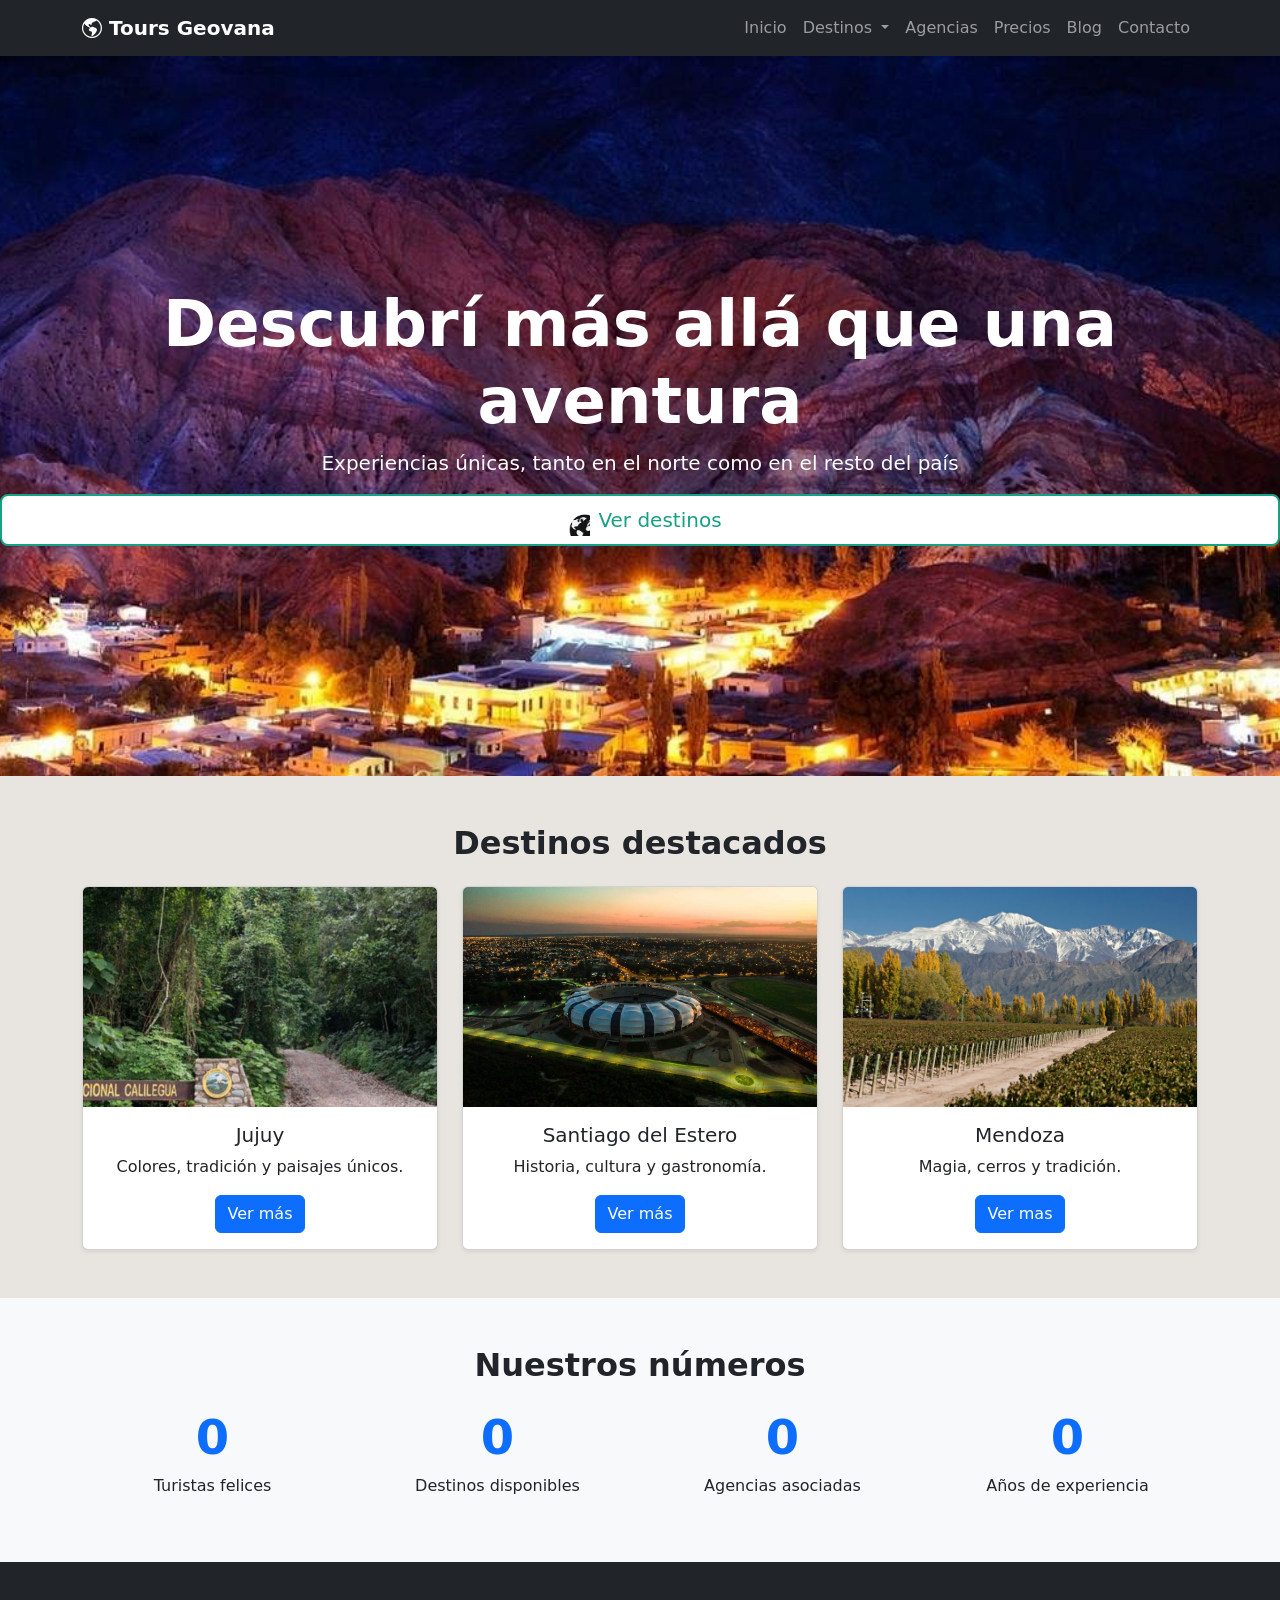
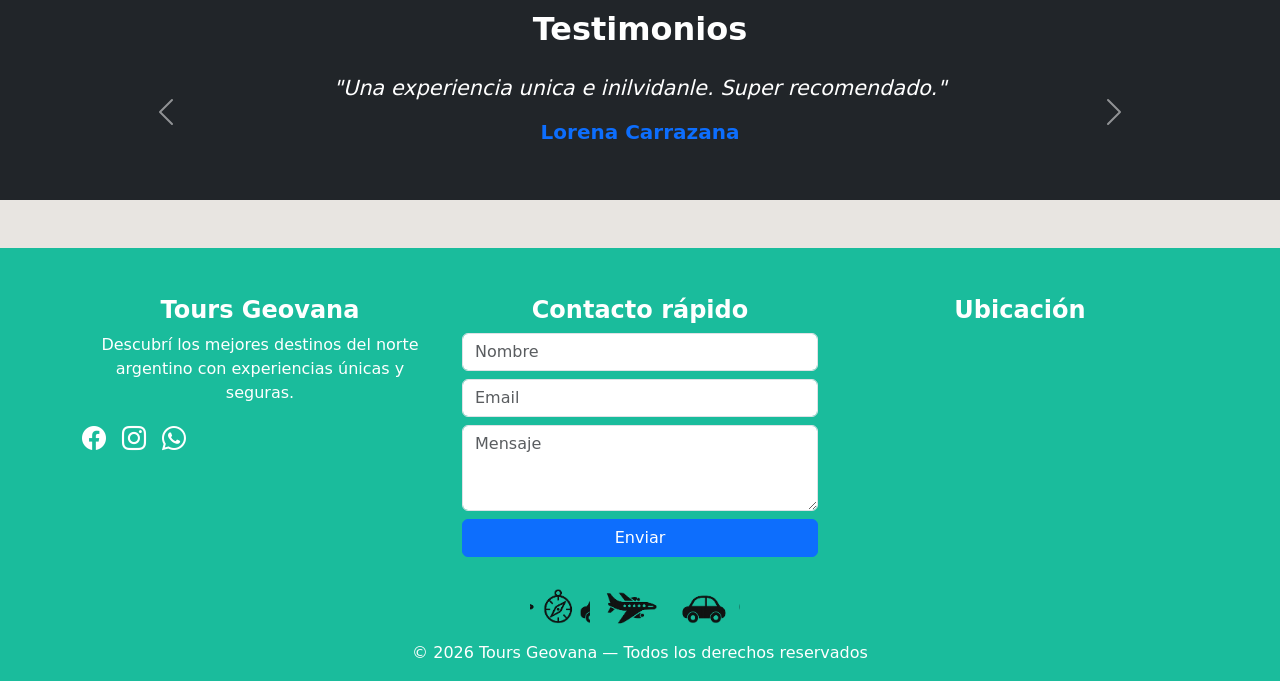
==== index.html @ 0154e1e9 "Add files via upload" ====
<!DOCTYPE html>
<html lang="es">

<head>
    <meta charset="UTF-8">
    <meta name="viewport" content="width=device-width, initial-scale=1.0">
    <title>Tours Geovana</title>

    <!-- Bootstrap -->
    <link href="https://cdn.jsdelivr.net/npm/bootstrap@5.3.3/dist/css/bootstrap.min.css" rel="stylesheet">
    <link rel="stylesheet" href="https://cdn.jsdelivr.net/npm/bootstrap-icons@1.11.3/font/bootstrap-icons.css">

    <!-- Estilos propios -->
    <link rel="stylesheet" href="../CSS/styles.css">
</head>


<body>

    <nav class="navbar navbar-expand-lg navbar-dark bg-dark shadow-sm">
        <div class="container">
            <a class="navbar-brand fw-bold" href="index.html">
                <i class="bi bi-globe-americas"></i> Tours Geovana
            </a>

            <button class="navbar-toggler" type="button" data-bs-toggle="collapse" data-bs-target="#menu">
                <span class="navbar-toggler-icon"></span>
            </button>

            <div class="collapse navbar-collapse" id="menu">
                <ul class="navbar-nav ms-auto">

                    <li class="nav-item">
                        <a class="nav-link" href="index.html">Inicio</a>
                    </li>

                    <!-- Dropdown Destinos -->
                    <li class="nav-item dropdown">
                        <a class="nav-link dropdown-toggle" href="#" data-bs-toggle="dropdown">
                            Destinos
                        </a>
                        <ul class="dropdown-menu">
                            <li><a class="dropdown-item" href="destinos.html">Todos los destinos</a></li>
                            <li><a class="dropdown-item" href="destinos.html#norte">Norte Argentino</a></li>
                            <li><a class="dropdown-item" href="destinos.html#sur">Sur Argentino</a></li>
                        </ul>
                    </li>

                    <li class="nav-item"><a class="nav-link" href="agencias.html">Agencias</a></li>
                    <li class="nav-item"><a class="nav-link" href="precios.html">Precios</a></li>
                    <li class="nav-item"><a class="nav-link" href="blog.html">Blog</a></li>
                    <li class="nav-item"><a class="nav-link" href="contacto.html">Contacto</a></li>

                </ul>
            </div>
        </div>
    </nav>
    <!-- HERO -->
    <header class="hero d-flex align-items-center justify-content-center text-center text-white">
        <div>
            <h1 id="hero-title" class="display-3 fw-bold hero-animado">
                Descubrí más allá que una aventura
            </h1>

            <p id="hero-subtitle" class="lead hero-animado">
                Experiencias únicas, tanto en el norte como en el resto del país
            </p>

            <a href="../Componente/destinos.html"
                class="btn btn-primary btn-lg mt-3 hero-animado d-flex align-items-center justify-content-center gap-2"
                id="hero-btn">

                <span class="icono-travel icono-globo"></span>
                Ver destinos
            </a>


        </div>
    </header>
    <!-- DESTINOS DESTACADOS -->
    <section class="container py-5">
        <h2 class="text-center mb-4 fw-bold">Destinos destacados</h2>

        <div class="row g-4">

            <!-- Card 1 -->
            <div class="col-md-4">
                <div class="card destino-card shadow-sm">
                    <img src="../Imagen/ParqueCalileguaJujuy.jpg" class="card-img-top" alt="Jujuy">
                    <div class="card-body text-center">
                        <h5 class="card-title">Jujuy</h5>
                        <p class="card-text">Colores, tradición y paisajes únicos.</p>
                        <a href="destinos.html#jujuy" class="btn btn-primary">Ver más</a>
                    </div>
                </div>
            </div>

            <!-- Card 2 -->
            <div class="col-md-4">
                <div class="card destino-card shadow-sm">
                    <img src="../Imagen/SantiagoDelEstero.jpeg" class="card-img-top" alt="Salta">
                    <div class="card-body text-center">
                        <h5 class="card-title">Santiago del Estero</h5>
                        <p class="card-text">Historia, cultura y gastronomía.</p>
                        <a href="destinos.html#santiago" class="btn btn-primary">Ver más</a>
                    </div>
                </div>
            </div>

            <!-- Card 3 -->
            <div class="col-md-4">
                <div class="card destino-card shadow-sm">
                    <img src="../Imagen/Mendoza.jpg" class="card-img-top" alt="Tilcara">
                    <div class="card-body text-center">
                        <h5 class="card-title">Mendoza</h5>
                        <p class="card-text">Magia, cerros y tradición.</p>
                        <a href="destinos.html#Mendoza" class="btn btn-primary">Ver mas</a>

                    </div>
                </div>
            </div>

        </div>
    </section>
    <!-- CONTADOR ANIMADO -->
    <section class="bg-light py-5">
        <div class="container text-center">

            <h2 class="fw-bold mb-4">Nuestros números</h2>

            <div class="row g-4">

                <div class="col-md-3">
                    <h3 class="contador display-5 fw-bold" data-target="1500">0</h3>
                    <p>Turistas felices</p>
                </div>

                <div class="col-md-3">
                    <h3 class="contador display-5 fw-bold" data-target="45">0</h3>
                    <p>Destinos disponibles</p>
                </div>

                <div class="col-md-3">
                    <h3 class="contador display-5 fw-bold" data-target="12">0</h3>
                    <p>Agencias asociadas</p>
                </div>

                <div class="col-md-3">
                    <h3 class="contador display-5 fw-bold" data-target="8">0</h3>
                    <p>Años de experiencia</p>
                </div>

            </div>
        </div>
    </section>
    <!-- TESTIMONIOS -->
    <section class="py-5 bg-dark text-white">
        <div class="container">

            <h2 class="text-center fw-bold mb-4">Testimonios</h2>

            <div id="carouselTestimonios" class="carousel slide" data-bs-ride="carousel">

                <div class="carousel-inner">

                    <!-- Testimonio 1 -->
                    <div class="carousel-item active text-center">
                        <p class="lead fst-italic">"Una experiencia unica e inilvidanle. Super recomendado."</p>
                        <h5 class="fw-bold mt-3">Lorena Carrazana</h5>
                    </div>

                    <!-- Testimonio 2 -->
                    <div class="carousel-item text-center">
                        <p class="lead fst-italic">"Los mejores paisajes del norte argentino. Recomendadísimo."</p>
                        <h5 class="fw-bold mt-3">Carlos Lopez</h5>
                    </div>

                    <!-- Testimonio 3 -->
                    <div class="carousel-item text-center">
                        <p class="lead fst-italic">"Excelente atención y guías súper profesionales."</p>
                        <h5 class="fw-bold mt-3">Eugenia Herrera</h5>
                    </div>

                </div>

                <!-- Controles -->
                <button class="carousel-control-prev" type="button" data-bs-target="#carouselTestimonios"
                    data-bs-slide="prev">
                    <span class="carousel-control-prev-icon"></span>
                </button>

                <button class="carousel-control-next" type="button" data-bs-target="#carouselTestimonios"
                    data-bs-slide="next">
                    <span class="carousel-control-next-icon"></span>
                </button>

            </div>

        </div>
    </section>



    <!-- FOOTER -->
    <footer class="text-white pt-5 pb-3 mt-5">


        <div class="container">

            <div class="row">

                <!-- Columna 1: Info -->
                <div class="col-md-4 mb-4">
                    <h4 class="fw-bold">Tours Geovana</h4>
                    <p>Descubrí los mejores destinos del norte argentino con experiencias únicas y seguras.</p>

                    <!-- Redes sociales -->
                    <div class="d-flex gap-3 fs-4">
                        <a href="#" class="text-white"><i class="bi bi-facebook"></i></a>
                        <a href="#" class="text-white"><i class="bi bi-instagram"></i></a>
                        <a href="#" class="text-white"><i class="bi bi-whatsapp"></i></a>
                    </div>
                </div>

                <!-- Columna 2: Formulario -->
                <div class="col-md-4 mb-4">
                    <h4 class="fw-bold">Contacto rápido</h4>

                    <form>
                        <input type="text" class="form-control mb-2" placeholder="Nombre">
                        <input type="email" class="form-control mb-2" placeholder="Email">
                        <textarea class="form-control mb-2" rows="3" placeholder="Mensaje"></textarea>
                        <button class="btn btn-primary w-100">Enviar</button>
                    </form>
                </div>

                <!-- Columna 3: Mapa -->
                <div class="col-md-4 mb-4">
                    <h4 class="fw-bold">Ubicación</h4>

                    <iframe
                        src="https://www.google.com/maps/embed?pb=!1m18!1m12!1m3!1d3394.232!2d-65.297!3d-24.185!2m3!1f0!2f0!3f0!3m2!1i1024!2i768!4f13.1!3m3!1m2!1s0x94223d7b!2sJujuy!5e0!3m2!1ses!2sar!4v0000000000"
                        width="100%" height="200" style="border:0;" allowfullscreen="" loading="lazy">
                    </iframe>
                </div>

            </div>

            <div class="iconos-footer">
                <span class="icono-travel icono-brujula"></span>
                <span class="icono-travel icono-avion"></span>
                <span class="icono-travel icono-auto"></span>
            </div>





            <p class="text-center mb-0">© 2026 Tours Geovana — Todos los derechos reservados</p>

        </div>

    </footer>
    <script src="https://cdn.jsdelivr.net/npm/bootstrap@5.3.3/dist/js/bootstrap.bundle.min.js"></script>
    <script src="https://code.jquery.com/jquery-3.7.1.min.js"></script>
    <script src="../JS/main.js"></script>
</body>


</html>
---- CSS/styles.css ----
/* NAVBAR SIEMPRE ARRIBA */
.navbar {
    position: relative;
    z-index: 99999;
}
body {
    background-color:rgb(232, 229, 225);
}

/* HERO */
.hero {
    height: 80vh;
    background-image: url('../Imagen/hero.jpg');
    background-size: cover;
    background-position: center;
    background-repeat: no-repeat;

    display: flex;
    align-items: center;
    justify-content: center;
    text-align: center;

    position: relative;
    z-index: 1; /* BAJAMOS ESTO */
}

.hero div {
    position: relative;
    z-index: 2; /* El texto queda arriba de la imagen */
}
@keyframes fadeUp {
    0% {
        opacity: 0;
        transform: translateY(20px);
    }
    100% {
        opacity: 1;
        transform: translateY(0);
    }
}

.hero-animado {
    animation: fadeUp 1.2s ease-out forwards;
}
#hero-title {
    animation-delay: 0.2s;
}

#hero-subtitle {
    animation-delay: 0.5s;
}
#hero-btn {
    background-color: #ffffff !important;
    color: #16a085 !important;
    border: 2px solid #16a085 !important;
    animation-delay: 0.8s;
}

#hero-btn:hover {
    background-color: #16a085 !important;
    color: #ffffff !important;
}


#hero-btn .icono-travel {
    width: 32px !important;
    height: 32px !important;
    display: inline-block !important;
    background-image: url('../Imagen/SpriteIconos.png') !important;
    background-repeat: no-repeat !important;
    background-size: 240px 48px !important;
}

.opacity-0 {
    opacity: 0;
}

/* DESTINO CARD */
.destino-card {
    transition: transform 0.3s ease, box-shadow 0.3s ease;
}

.destino-card:hover {
    transform: scale(1.05);
    box-shadow: 0 10px 25px rgba(0,0,0,0.3);
}

.destino-card img {
    height: 220px;
    object-fit: cover;
}

/* CONTADOR */
.contador {
    color: #0d6efd;
}

/* TESTIMONIOS */
#carouselTestimonios p {
    font-size: 1.3rem;
}

#carouselTestimonios h5 {
    color: #0d6efd;
}

/* FOOTER */
footer {
    background-color: #1ABC9C; /* Azul turquesa */
    color: #fff; /* Texto blanco para contraste */
    padding: 1.5rem;
    text-align: center;
}

/* Enlaces dentro del footer */
footer a {
    color: #fff;
    text-decoration: none;
    transition: color 0.3s ease;
}

/* Hover en enlaces */
footer a:hover {
    color: #0d6efd; /* Azul más intenso al pasar el mouse */
}


/* FLIP CARDS */
.flip-card {
    perspective: 1000px;
    height: 380px;
    position: relative;
}

.flip-inner {
    width: 100%;
    height: 100%;
    transition: transform 0.8s;
    transform-style: preserve-3d;
    position: relative;
}

.flip-card:hover .flip-inner {
    transform: rotateY(180deg);
}

.flip-front, .flip-back {
    backface-visibility: hidden;
    position: absolute;
    width: 100%;
    height: 100%;
    top: 0;
    left: 0;
}

.flip-back {
    transform: rotateY(180deg);
    background: #0d6efd;
    color: white;
    border-radius: 10px;
    padding: 20px;
}

/* TABLA PRECIOS */
.tabla-precios tbody tr {
    transition: background-color 0.3s ease, transform 0.2s ease;
}

.tabla-precios tbody tr:hover {
    background-color: #e7f1ff;
    transform: scale(1.02);
}

/* ANIMACIONES SCROLL */
.fade-scroll {
    opacity: 0;
    transform: translateY(40px);
    transition: all 0.8s ease;
}

.fade-scroll.visible {
    opacity: 1;
    transform: translateY(0);
}

/* BLOG */
.post img {
    height: 220px;
    object-fit: cover;
}

.icono-travel {
    width: 48px;
    height: 48px;
    background-image: url('../Imagen/SpriteIconos.png');
    background-repeat: no-repeat;
    display: inline-block;

    /* 5 iconos × 48px = 240px */
    background-size: 240px 48px;
}

/* 1) Avión */
.icono-avion {
    background-position: 0 0;
}

/* 2) Brújula */
.icono-brujula {
    background-position: -48px 0;
}

/* 3) Auto */
.icono-auto {
    background-position: -96px 0;
}

/* 4) Globo */
.icono-globo {
    background-position: -144px 0;
}

/* 5) Valija */
.icono-valija {
    background-position: -192px 0;
}
.icono-travel {
    width: 60px;
    height: 60px;
    display: inline-block;
    background-image: url('../Imagen/SpriteIconos.png');
    background-repeat: no-repeat;
    background-size: 240px 48px; /* 5 iconos × 48px */

}

/* Avión */
.icono-avion {
    background-position: 0 0;
}

/* Brújula */
.icono-brujula {
    background-position: -48px 0;
}

/* Auto */
.icono-auto {
    background-position: -96px 0;
}

/* Globo */
.icono-globo {
    background-position: -144px 0;
}

/* Valija */
.icono-valija {
    background-position: -192px 0;
}
footer .icono-travel {
    margin-right: 10px;
    vertical-align: middle;
}
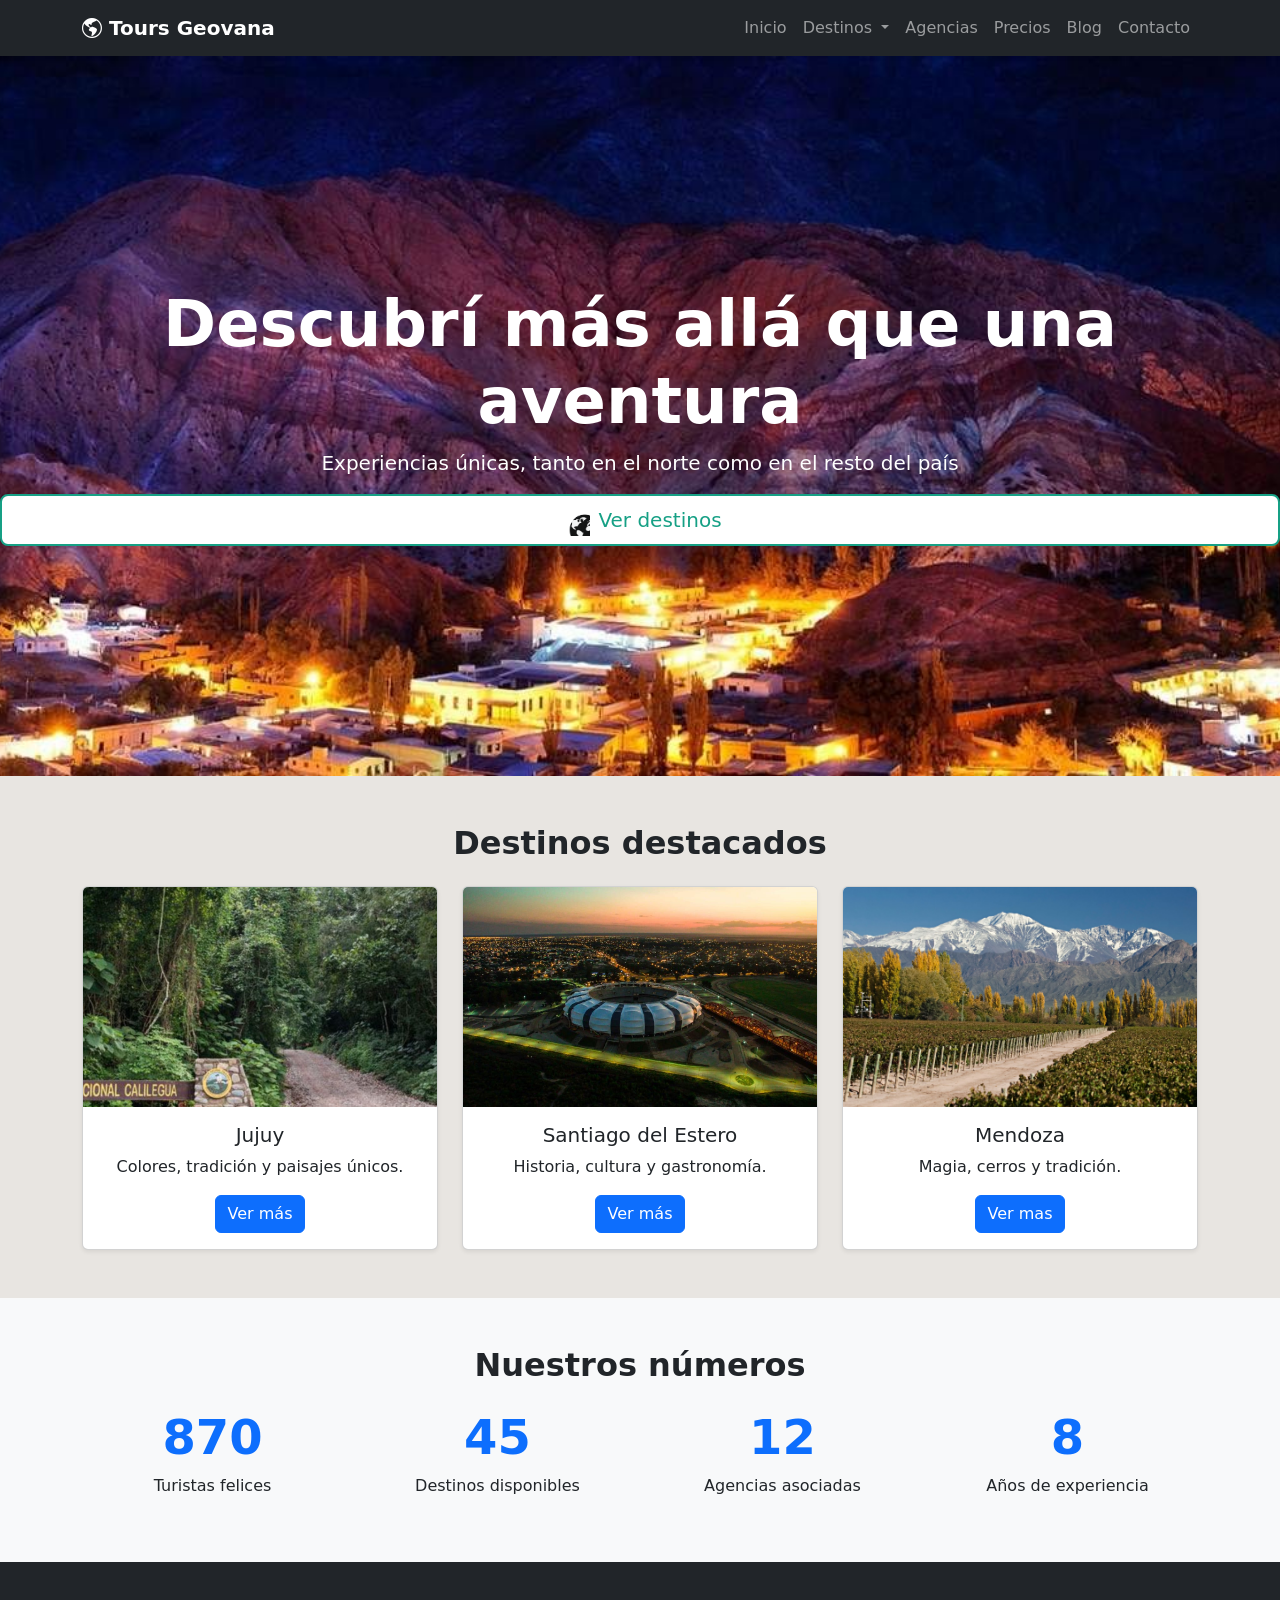
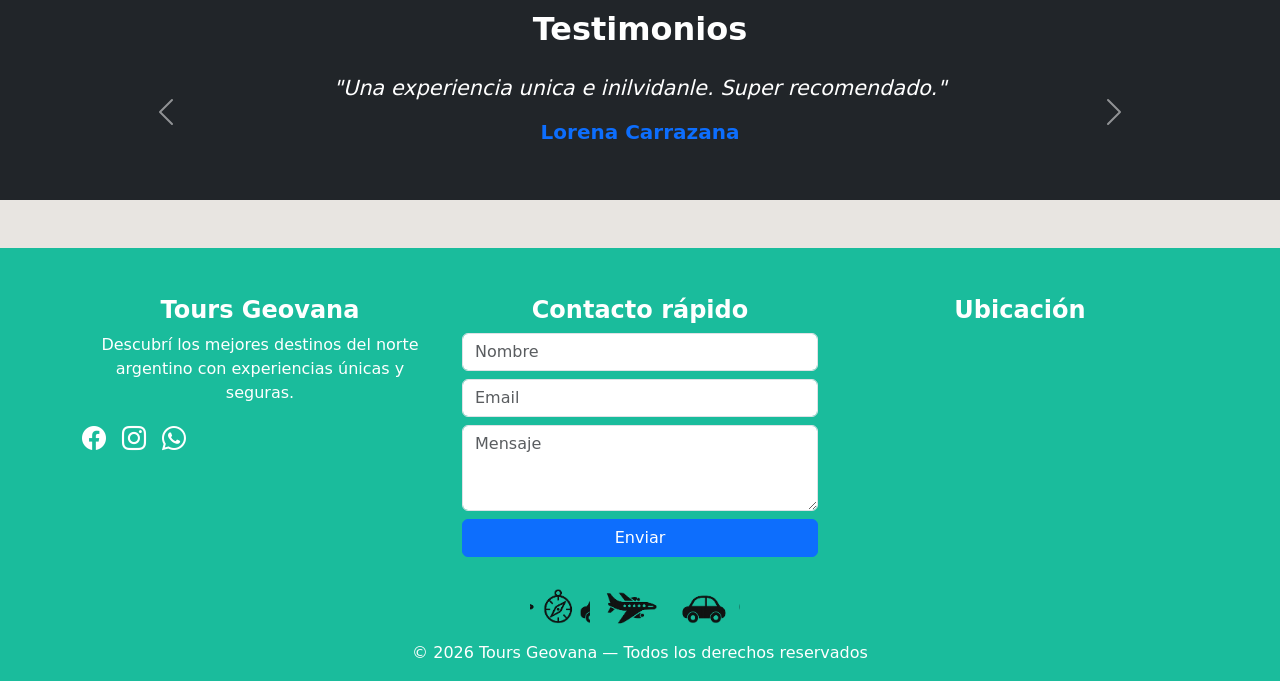
==== commit bb381882: "Update index.html" ====
--- a/index.html
+++ b/index.html
@@ -11,7 +11,7 @@
     <link rel="stylesheet" href="https://cdn.jsdelivr.net/npm/bootstrap-icons@1.11.3/font/bootstrap-icons.css">
 
     <!-- Estilos propios -->
-    <link rel="stylesheet" href="../CSS/styles.css">
+    <link rel="stylesheet" href="CSS/styles.css">
 </head>
 
 
@@ -66,7 +66,7 @@
                 Experiencias únicas, tanto en el norte como en el resto del país
             </p>
 
-            <a href="../Componente/destinos.html"
+            <a href="destinos.html"
                 class="btn btn-primary btn-lg mt-3 hero-animado d-flex align-items-center justify-content-center gap-2"
                 id="hero-btn">
 
@@ -86,7 +86,7 @@
             <!-- Card 1 -->
             <div class="col-md-4">
                 <div class="card destino-card shadow-sm">
-                    <img src="../Imagen/ParqueCalileguaJujuy.jpg" class="card-img-top" alt="Jujuy">
+                    <img src="Imagen/ParqueCalileguaJujuy.jpg" class="card-img-top" alt="Jujuy">
                     <div class="card-body text-center">
                         <h5 class="card-title">Jujuy</h5>
                         <p class="card-text">Colores, tradición y paisajes únicos.</p>
@@ -98,7 +98,7 @@
             <!-- Card 2 -->
             <div class="col-md-4">
                 <div class="card destino-card shadow-sm">
-                    <img src="../Imagen/SantiagoDelEstero.jpeg" class="card-img-top" alt="Salta">
+                    <img src="Imagen/SantiagoDelEstero.jpeg" class="card-img-top" alt="Salta">
                     <div class="card-body text-center">
                         <h5 class="card-title">Santiago del Estero</h5>
                         <p class="card-text">Historia, cultura y gastronomía.</p>
@@ -110,7 +110,7 @@
             <!-- Card 3 -->
             <div class="col-md-4">
                 <div class="card destino-card shadow-sm">
-                    <img src="../Imagen/Mendoza.jpg" class="card-img-top" alt="Tilcara">
+                    <img src="Imagen/Mendoza.jpg" class="card-img-top" alt="Tilcara">
                     <div class="card-body text-center">
                         <h5 class="card-title">Mendoza</h5>
                         <p class="card-text">Magia, cerros y tradición.</p>
@@ -263,8 +263,8 @@
     </footer>
     <script src="https://cdn.jsdelivr.net/npm/bootstrap@5.3.3/dist/js/bootstrap.bundle.min.js"></script>
     <script src="https://code.jquery.com/jquery-3.7.1.min.js"></script>
-    <script src="../JS/main.js"></script>
+    <script src="JS/main.js"></script>
 </body>
 
 
-</html>+</html>
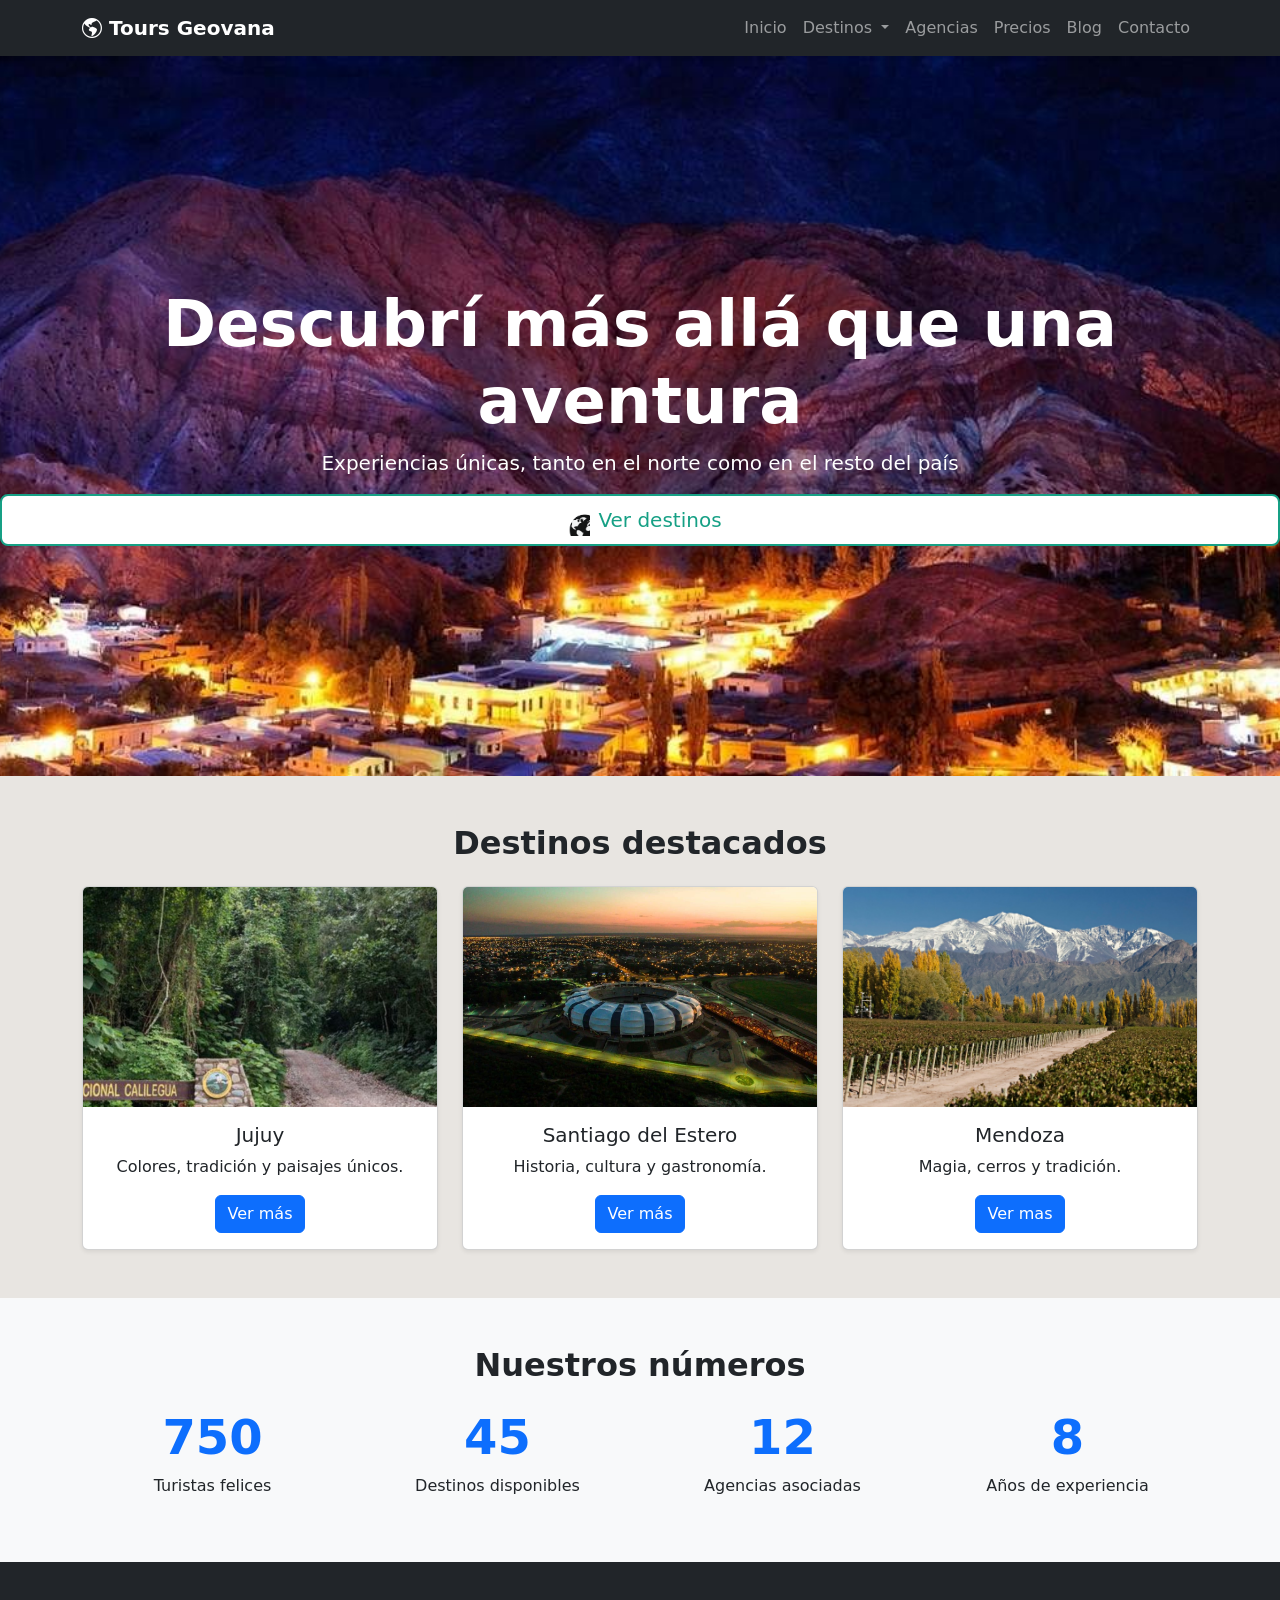
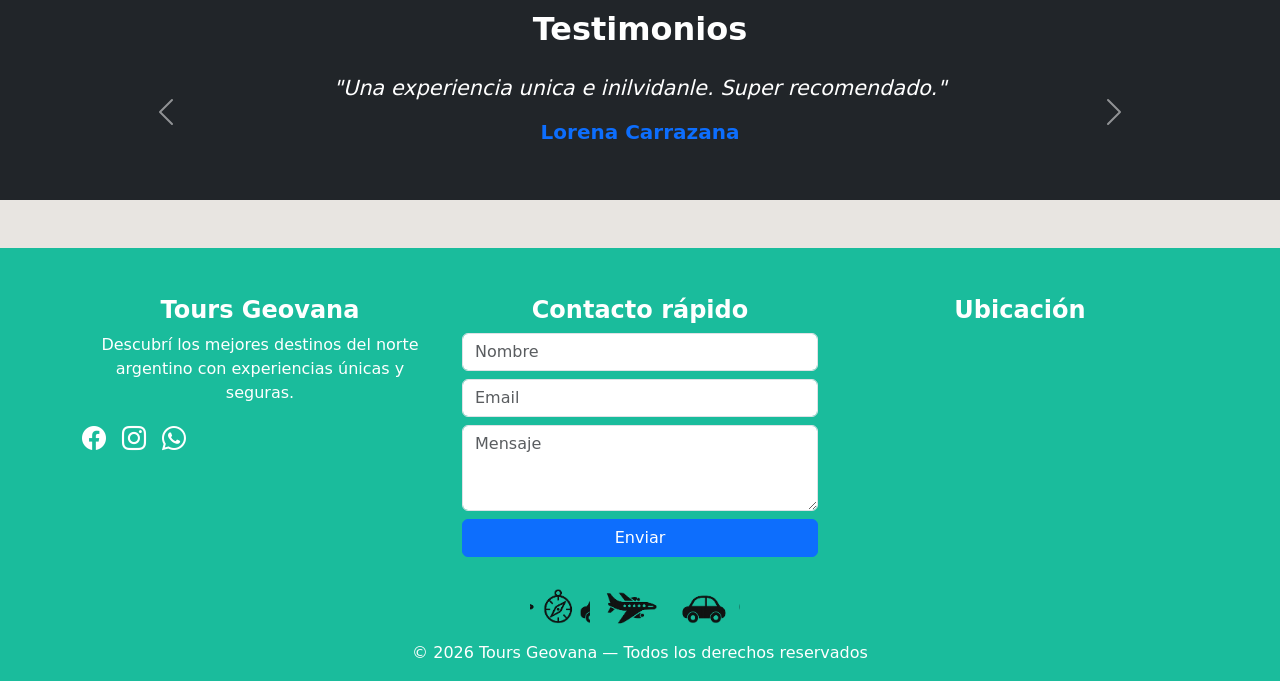
==== commit 2fb8e6c8: "Update index.html" ====
--- a/index.html
+++ b/index.html
@@ -66,7 +66,7 @@
                 Experiencias únicas, tanto en el norte como en el resto del país
             </p>
 
-            <a href="destinos.html"
+            <a href="destino.html"
                 class="btn btn-primary btn-lg mt-3 hero-animado d-flex align-items-center justify-content-center gap-2"
                 id="hero-btn">
 
